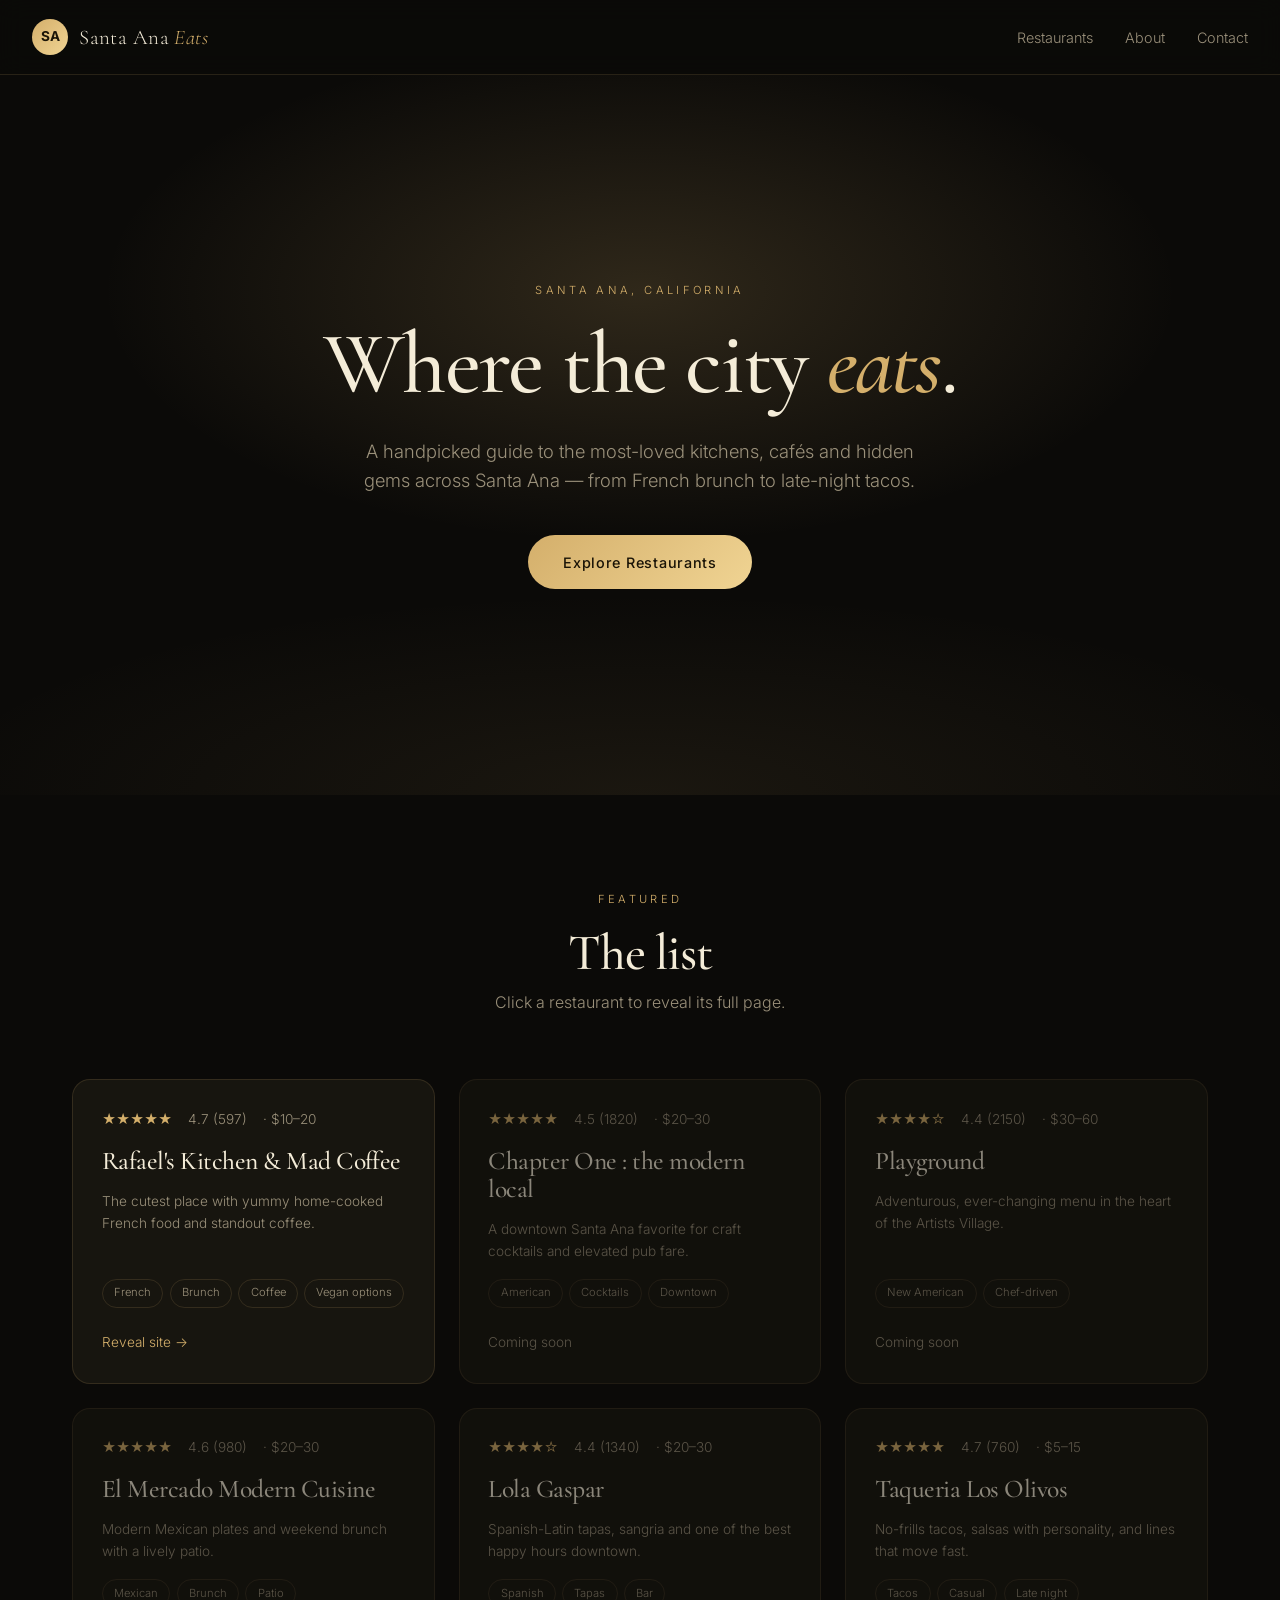
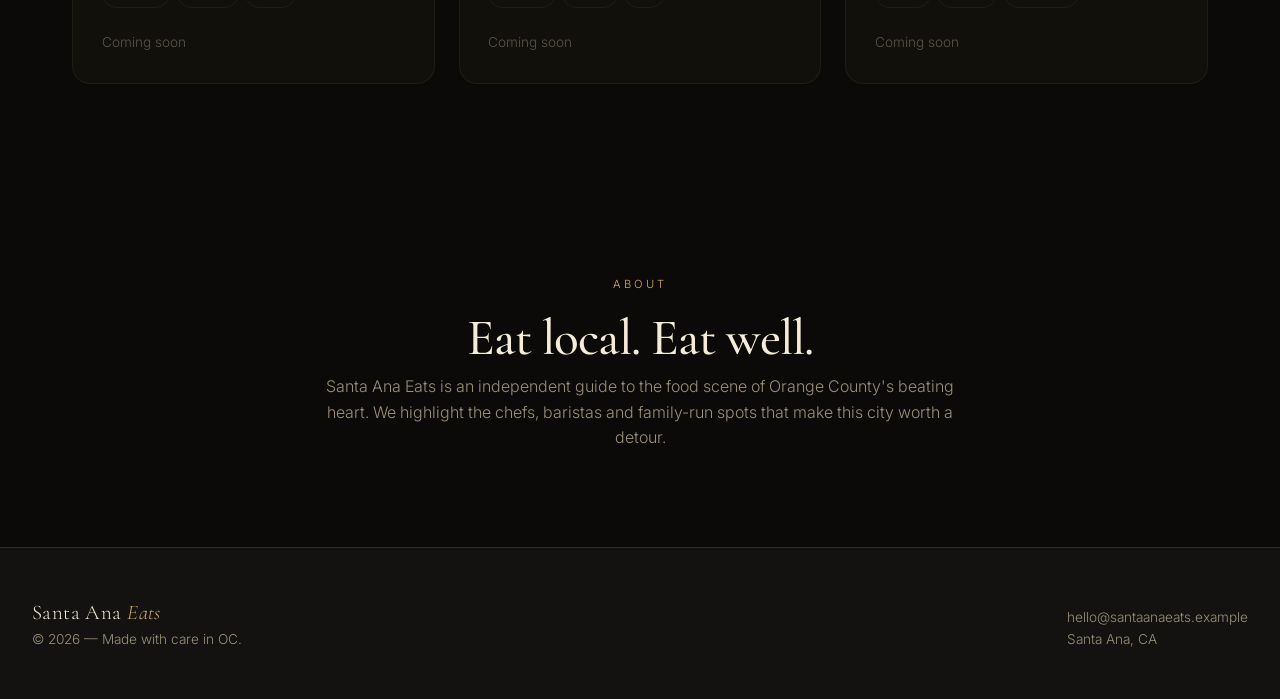
==== index.html @ c253f542 "first commit" ====
<!doctype html>
<html lang="en">
<head>
  <meta charset="UTF-8" />
  <meta name="viewport" content="width=device-width, initial-scale=1.0" />
  <title>Santa Ana Eats — Discover Local Restaurants</title>
  <meta name="description" content="A curated dark-themed guide to the best restaurants in Santa Ana, California." />
  <link rel="preconnect" href="https://fonts.googleapis.com">
  <link rel="preconnect" href="https://fonts.gstatic.com" crossorigin>
  <link href="https://fonts.googleapis.com/css2?family=Cormorant+Garamond:wght@400;500;600;700&family=Inter:wght@300;400;500;600;700&display=swap" rel="stylesheet">
  <link rel="stylesheet" href="style.css" />
  
</head>
<body>

  <!-- NAV -->
  <header class="nav">
    <a href="#" class="brand">
      <span class="brand-mark">SA</span>
      <span class="brand-name">Santa Ana <em>Eats</em></span>
    </a>
    <nav class="nav-links">
      <a href="#restaurants">Restaurants</a>
      <a href="#about">About</a>
      <a href="#contact">Contact</a>
    </nav>
  </header>

  <!-- HERO -->
  <section class="hero">
    <div class="hero-inner">
      <p class="eyebrow">Santa Ana, California</p>
      <h1>Where the city <em>eats</em>.</h1>
      <p class="lede">A handpicked guide to the most-loved kitchens, cafés and hidden gems across Santa Ana — from French brunch to late-night tacos.</p>
      <a href="#restaurants" class="btn btn-gold">Explore Restaurants</a>
    </div>
    <div class="hero-glow"></div>
  </section>

  <!-- RESTAURANTS -->
  <section id="restaurants" class="section">
    <div class="section-head">
      <p class="eyebrow">Featured</p>
      <h2>The list</h2>
      <p class="muted">Click a restaurant to reveal its full page.</p>
    </div>

    <div class="rest-grid" id="restGrid"></div>
  </section>

  <!-- ABOUT -->
  <section id="about" class="section narrow">
    <p class="eyebrow">About</p>
    <h2>Eat local. Eat well.</h2>
    <p class="muted">Santa Ana Eats is an independent guide to the food scene of Orange County's beating heart. We highlight the chefs, baristas and family-run spots that make this city worth a detour.</p>
  </section>

  <!-- FOOTER -->
  <footer id="contact" class="footer">
    <div>
      <p class="brand-name">Santa Ana <em>Eats</em></p>
      <p class="muted small">© <span id="year"></span> — Made with care in OC.</p>
    </div>
    <div class="muted small">
      hello@santaanaeats.example<br/>
      Santa Ana, CA
    </div>
  </footer>

  <!-- MODAL: contains the previously-built Rafael's site -->
  <div class="modal" id="restModal" aria-hidden="true">
    <div class="modal-backdrop" data-close></div>
    <div class="modal-shell" role="dialog" aria-modal="true">
      <button class="modal-close" data-close aria-label="Close">×</button>
      <iframe id="restFrame" title="Restaurant" src="about:blank"></iframe>
    </div>
  </div>

  <script src="script.js"></script>
</body>
</html>
---- style.css ----
:root{
  --bg:#0b0a08;
  --bg-2:#131210;
  --panel:#17150f;
  --line:rgba(212,175,107,.15);
  --text:#f4ecd8;
  --muted:#9a907a;
  --accent:#d4af6b;
  --accent-2:#f0d493;
}

*{box-sizing:border-box;margin:0;padding:0}
html{scroll-behavior:smooth}
body{
  background:var(--bg);
  color:var(--text);
  font-family:'Inter',system-ui,sans-serif;
  font-weight:300;
  line-height:1.6;
  -webkit-font-smoothing:antialiased;
  overflow-x:hidden;
}
a{color:inherit;text-decoration:none}
em{font-style:italic;color:var(--accent);font-family:'Cormorant Garamond',serif}

h1,h2,h3{font-family:'Cormorant Garamond',serif;font-weight:500;letter-spacing:-.02em;line-height:1.1}
h1{font-size:clamp(2.8rem,7vw,5.5rem)}
h2{font-size:clamp(2rem,4vw,3.2rem);margin-bottom:.5rem}
.eyebrow{text-transform:uppercase;letter-spacing:.3em;font-size:.7rem;color:var(--accent);margin-bottom:1rem}
.muted{color:var(--muted)}
.small{font-size:.85rem}

/* NAV */
.nav{
  position:sticky;top:0;z-index:50;
  display:flex;justify-content:space-between;align-items:center;
  padding:1.2rem 2rem;
  background:rgba(11,10,8,.8);
  backdrop-filter:blur(12px);
  border-bottom:1px solid var(--line);
}
.brand{display:flex;align-items:center;gap:.7rem}
.brand-mark{
  width:36px;height:36px;border-radius:50%;
  display:grid;place-items:center;
  background:linear-gradient(135deg,var(--accent),var(--accent-2));
  color:#1a1407;font-weight:700;font-size:.85rem;
}
.brand-name{font-family:'Cormorant Garamond',serif;font-size:1.3rem;letter-spacing:.02em}
.nav-links{display:flex;gap:2rem}
.nav-links a{font-size:.9rem;color:var(--muted);transition:color .2s}
.nav-links a:hover{color:var(--accent)}

/* HERO */
.hero{
  position:relative;
  min-height:80vh;
  display:grid;place-items:center;
  text-align:center;
  padding:6rem 2rem;
  overflow:hidden;
}
.hero-inner{max-width:780px;position:relative;z-index:1}
.hero h1{margin-bottom:1.5rem}
.lede{font-size:1.15rem;color:var(--muted);margin-bottom:2.5rem;max-width:580px;margin-left:auto;margin-right:auto}
.hero-glow{
  position:absolute;inset:0;
  background:
    radial-gradient(ellipse 60% 50% at 50% 30%, rgba(212,175,107,.18), transparent 70%),
    radial-gradient(ellipse 80% 40% at 50% 100%, rgba(212,175,107,.08), transparent 70%);
  pointer-events:none;
}

/* BUTTONS */
.btn{
  display:inline-block;padding:.95rem 2.2rem;
  border-radius:999px;font-weight:500;font-size:.9rem;
  letter-spacing:.05em;cursor:pointer;border:none;
  transition:transform .2s,box-shadow .2s;
}
.btn-gold{
  background:linear-gradient(135deg,var(--accent),var(--accent-2));
  color:#1a1407;
}
.btn-gold:hover{transform:translateY(-2px);box-shadow:0 12px 30px -8px rgba(212,175,107,.5)}

/* SECTIONS */
.section{padding:6rem 2rem;max-width:1200px;margin:0 auto}
.section.narrow{max-width:720px;text-align:center}
.section-head{text-align:center;margin-bottom:4rem}

/* RESTAURANT GRID */
.rest-grid{
  display:grid;
  grid-template-columns:repeat(auto-fill,minmax(300px,1fr));
  gap:1.5rem;
}
.rest-card{
  background:var(--panel);
  border:1px solid var(--line);
  border-radius:18px;
  padding:1.8rem;
  cursor:pointer;
  transition:transform .3s,border-color .3s,box-shadow .3s;
  display:flex;flex-direction:column;gap:1rem;
  position:relative;overflow:hidden;
}
.rest-card::before{
  content:"";position:absolute;inset:0;
  background:radial-gradient(circle at top right,rgba(212,175,107,.08),transparent 60%);
  opacity:0;transition:opacity .3s;
}
.rest-card:hover{
  transform:translateY(-4px);
  border-color:rgba(212,175,107,.4);
  box-shadow:0 20px 40px -20px rgba(0,0,0,.6);
}
.rest-card:hover::before{opacity:1}
.rest-card > *{position:relative;z-index:1}
.rest-card h3{font-size:1.6rem;color:var(--text)}
.rest-meta{display:flex;gap:1rem;font-size:.85rem;color:var(--muted)}
.rest-meta .star{color:var(--accent)}
.rest-tags{display:flex;flex-wrap:wrap;gap:.4rem;margin-top:auto}
.tag{
  font-size:.7rem;padding:.3rem .7rem;
  border:1px solid var(--line);border-radius:999px;
  color:var(--muted);
}
.rest-cta{
  margin-top:.5rem;font-size:.85rem;color:var(--accent);
  display:flex;align-items:center;gap:.4rem;
}
.rest-card.locked{cursor:not-allowed;opacity:.55}
.rest-card.locked .rest-cta{color:var(--muted)}

/* FOOTER */
.footer{
  border-top:1px solid var(--line);
  padding:3rem 2rem;
  display:flex;justify-content:space-between;align-items:flex-end;
  flex-wrap:wrap;gap:1.5rem;
  background:var(--bg-2);
}

/* MODAL */
.modal{
  position:fixed;inset:0;z-index:100;
  display:none;
  align-items:center;justify-content:center;
  padding:2rem;
}
.modal.open{display:flex}
.modal-backdrop{
  position:absolute;inset:0;
  background:rgba(0,0,0,.85);
  backdrop-filter:blur(8px);
}
.modal-shell{
  position:relative;
  width:100%;max-width:1200px;height:90vh;
  background:var(--bg);
  border:1px solid var(--line);
  border-radius:20px;
  overflow:hidden;
  box-shadow:0 30px 80px rgba(0,0,0,.7);
  animation:rise .35s ease;
}
@keyframes rise{from{opacity:0;transform:translateY(20px) scale(.98)}to{opacity:1;transform:none}}
.modal-close{
  position:absolute;top:14px;right:18px;z-index:2;
  width:38px;height:38px;border-radius:50%;
  background:rgba(212,175,107,.15);
  border:1px solid var(--line);
  color:var(--accent);font-size:1.5rem;line-height:1;
  cursor:pointer;transition:background .2s;
}
.modal-close:hover{background:rgba(212,175,107,.3)}
#restFrame{width:100%;height:100%;border:none;background:var(--bg)}

@media (max-width:640px){
  .nav{padding:1rem}
  .nav-links{gap:1rem}
  .section{padding:4rem 1.2rem}
  .modal{padding:0}
  .modal-shell{height:100vh;border-radius:0;border:none;max-width:100%}
}
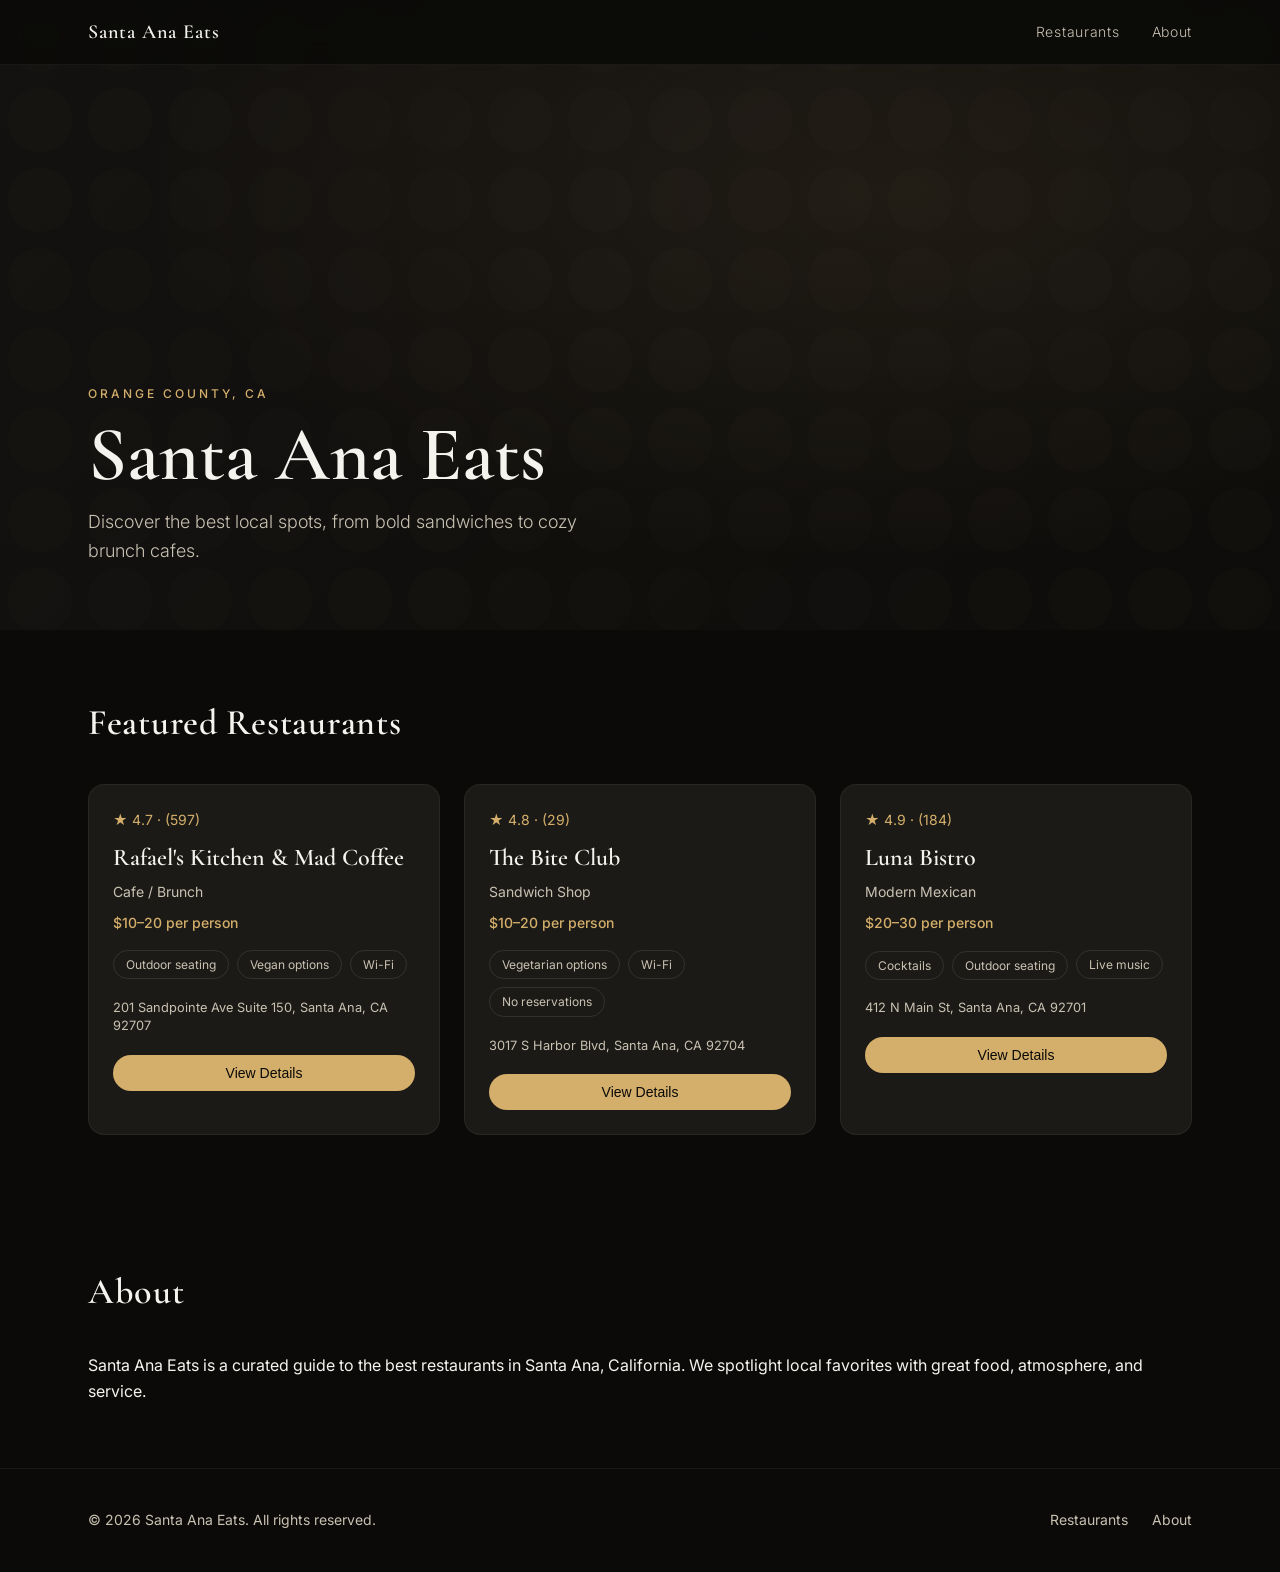
==== commit 41b9db35: "update" ====
--- a/index.html
+++ b/index.html
@@ -1,81 +1,352 @@
-<!doctype html>
+<!DOCTYPE html>
 <html lang="en">
 <head>
   <meta charset="UTF-8" />
   <meta name="viewport" content="width=device-width, initial-scale=1.0" />
-  <title>Santa Ana Eats — Discover Local Restaurants</title>
-  <meta name="description" content="A curated dark-themed guide to the best restaurants in Santa Ana, California." />
+  <title>Santa Ana Eats</title>
   <link rel="preconnect" href="https://fonts.googleapis.com">
   <link rel="preconnect" href="https://fonts.gstatic.com" crossorigin>
-  <link href="https://fonts.googleapis.com/css2?family=Cormorant+Garamond:wght@400;500;600;700&family=Inter:wght@300;400;500;600;700&display=swap" rel="stylesheet">
+  <link href="https://fonts.googleapis.com/css2?family=Cormorant+Garamond:wght@400;500;600;700&family=Inter:wght@300;400;500;600&display=swap" rel="stylesheet">
   <link rel="stylesheet" href="style.css" />
-  
 </head>
 <body>
 
-  <!-- NAV -->
-  <header class="nav">
-    <a href="#" class="brand">
-      <span class="brand-mark">SA</span>
-      <span class="brand-name">Santa Ana <em>Eats</em></span>
-    </a>
-    <nav class="nav-links">
-      <a href="#restaurants">Restaurants</a>
-      <a href="#about">About</a>
-      <a href="#contact">Contact</a>
-    </nav>
+  <!-- Nav -->
+  <nav id="mainNav">
+    <div class="nav-inner">
+      <a href="#" class="logo" onclick="showDirectory(); return false;">Santa Ana Eats</a>
+      <div class="nav-links">
+        <a href="#restaurants" onclick="showDirectory(); return false;">Restaurants</a>
+        <a href="#about">About</a>
+      </div>
+    </div>
+  </nav>
+
+ 
+  <header class="hero" id="dirHero">
+    <div class="hero-overlay"></div>
+    <div class="hero-content">
+      <p class="hero-label">Orange County, CA</p>
+      <h1>Santa Ana Eats</h1>
+      <p class="hero-sub">Discover the best local spots, from bold sandwiches to cozy brunch cafes.</p>
+    </div>
   </header>
 
-  <!-- HERO -->
-  <section class="hero">
-    <div class="hero-inner">
-      <p class="eyebrow">Santa Ana, California</p>
-      <h1>Where the city <em>eats</em>.</h1>
-      <p class="lede">A handpicked guide to the most-loved kitchens, cafés and hidden gems across Santa Ana — from French brunch to late-night tacos.</p>
-      <a href="#restaurants" class="btn btn-gold">Explore Restaurants</a>
-    </div>
-    <div class="hero-glow"></div>
+ 
+  <section id="restaurants" class="section">
+    <div class="container">
+      <h2 class="section-title">Featured Restaurants</h2>
+      <div class="restaurant-grid" id="restaurantGrid"></div>
+    </div>
   </section>
 
-  <!-- RESTAURANTS -->
-  <section id="restaurants" class="section">
-    <div class="section-head">
-      <p class="eyebrow">Featured</p>
-      <h2>The list</h2>
-      <p class="muted">Click a restaurant to reveal its full page.</p>
-    </div>
-
-    <div class="rest-grid" id="restGrid"></div>
+  <!-- About -->
+  <section id="about" class="section">
+    <div class="container">
+      <h2 class="section-title">About</h2>
+      <p class="bc-text">Santa Ana Eats is a curated guide to the best restaurants in Santa Ana, California. We spotlight local favorites with great food, atmosphere, and service.</p>
+    </div>
   </section>
 
-  <!-- ABOUT -->
-  <section id="about" class="section narrow">
-    <p class="eyebrow">About</p>
-    <h2>Eat local. Eat well.</h2>
-    <p class="muted">Santa Ana Eats is an independent guide to the food scene of Orange County's beating heart. We highlight the chefs, baristas and family-run spots that make this city worth a detour.</p>
+  <!-- ===== RAFAEL'S KITCHEN DETAIL ===== -->
+  <section id="rafaelsSection" class="section detail-section hidden">
+    <div class="container">
+      <button class="back-btn" onclick="showDirectory()">&larr; Back to all restaurants</button>
+
+      <div class="detail-hero rafaels-hero">
+        <div class="detail-hero-bg"></div>
+        <div class="detail-hero-content">
+          <p class="detail-label">Santa Ana, CA</p>
+          <h1 class="detail-title">Rafael's Kitchen & Mad Coffee</h1>
+          <div class="detail-meta">
+            <span class="detail-stars">&#9733; 4.7</span>
+            <span class="detail-divider">|</span>
+            <span>(597)</span>
+            <span class="detail-divider">|</span>
+            <span>$10–20</span>
+            <span class="detail-divider">|</span>
+            <span>Restaurant</span>
+          </div>
+          <div class="detail-tags">
+            <span class="tag">Outdoor seating</span>
+            <span class="tag">Vegan options</span>
+            <span class="tag">Wi-Fi</span>
+          </div>
+          <div class="detail-actions">
+            <button class="btn-primary" onclick="openModal('rafaels')">View Menu</button>
+            <a href="tel:7148844559" class="btn-outline">Call</a>
+            <a href="https://www.google.com/maps/search/?api=1&query=201+Sandpointe+Ave+Suite+150+Santa+Ana+CA+92707" target="_blank" class="btn-outline">Directions</a>
+          </div>
+        </div>
+      </div>
+
+      <div class="detail-overview">
+        <div class="detail-overview-grid">
+          <div>
+            <h2 class="detail-section-title">Overview</h2>
+            <p class="detail-text">Relaxed cafe featuring breakfast pastries, brunch dishes, and sandwiches. People say this restaurant offers delicious and fresh food, including breakfast burritos, pizza, and unique lattes like the tiramisu and churro. Visitors appreciate the friendly, attentive staff and the convenient validated parking.</p>
+            <div class="detail-features">
+              <div class="detail-feature"><span>&#9200;</span> Open · Closes 9 PM</div>
+              <div class="detail-feature"><span>&#127807;</span> Vegan options</div>
+              <div class="detail-feature"><span>&#128246;</span> Wi-Fi</div>
+              <div class="detail-feature"><span>&#127796;</span> Outdoor seating</div>
+            </div>
+          </div>
+          <div class="detail-review-card">
+            <h3>Google Review Summary</h3>
+            <div class="detail-review-stars">&#9733;&#9733;&#9733;&#9733;&#9733; <span class="detail-score">4.7</span> <span class="detail-count">(597 reviews)</span></div>
+            <p class="detail-text">People say this restaurant offers delicious and fresh food, including breakfast burritos, pizza, and unique lattes. They also highlight the welcoming and relaxed atmosphere, especially on the dog-friendly outdoor patio.</p>
+          </div>
+        </div>
+      </div>
+
+      <div class="detail-menu">
+        <h2 class="detail-section-title">Menu</h2>
+        <p class="detail-menu-site">toasttab.com</p>
+        <div class="menu-filters" id="rafaelsMenuFilters"></div>
+        <div class="menu-grid" id="rafaelsMenuGrid"></div>
+        <a href="https://www.toasttab.com" target="_blank" class="detail-external-link">View full menu on Toast &#8599;</a>
+      </div>
+
+      <div class="detail-reviews">
+        <h2 class="detail-section-title">Reviews</h2>
+        <div class="reviews-grid" id="rafaelsReviewsGrid"></div>
+      </div>
+
+      <div class="detail-visit">
+        <h2 class="detail-section-title">Visit Us</h2>
+        <div class="visit-grid">
+          <div class="visit-card">
+            <div class="visit-icon">&#128205;</div>
+            <h3>Address</h3>
+            <p>201 Sandpointe Ave Suite 150<br>Santa Ana, CA 92707</p>
+            <a href="https://www.google.com/maps/search/?api=1&query=201+Sandpointe+Ave+Suite+150+Santa+Ana+CA+92707" target="_blank">Get directions &#8599;</a>
+          </div>
+          <div class="visit-card">
+            <div class="visit-icon">&#128222;</div>
+            <h3>Phone</h3>
+            <a href="tel:7148844559">(714) 884-4559</a>
+          </div>
+          <div class="visit-card">
+            <div class="visit-icon">&#9200;</div>
+            <h3>Hours</h3>
+            <p>Open · Closes 9 PM</p>
+            <span class="visit-note">Check daily hours on Google</span>
+          </div>
+        </div>
+        <a href="https://www.google.com/maps/search/?api=1&query=201+Sandpointe+Ave+Suite+150+Santa+Ana+CA+92707" target="_blank" class="detail-map-link">
+          <span>&#128205;</span> Open in Google Maps
+        </a>
+      </div>
+    </div>
   </section>
 
-  <!-- FOOTER -->
-  <footer id="contact" class="footer">
-    <div>
-      <p class="brand-name">Santa Ana <em>Eats</em></p>
-      <p class="muted small">© <span id="year"></span> — Made with care in OC.</p>
-    </div>
-    <div class="muted small">
-      hello@santaanaeats.example<br/>
-      Santa Ana, CA
+  <!-- ===== THE BITE CLUB DETAIL ===== -->
+  <section id="biteSection" class="section detail-section hidden">
+    <div class="container">
+      <button class="back-btn" onclick="showDirectory()">&larr; Back to all restaurants</button>
+
+      <div class="detail-hero bite-hero">
+        <div class="detail-hero-bg"></div>
+        <div class="detail-hero-content">
+          <p class="detail-label">Santa Ana, CA</p>
+          <h1 class="detail-title">The Bite Club</h1>
+          <div class="detail-meta">
+            <span class="detail-stars">&#9733; 4.8</span>
+            <span class="detail-divider">|</span>
+            <span>(29)</span>
+            <span class="detail-divider">|</span>
+            <span>$10–20</span>
+            <span class="detail-divider">|</span>
+            <span>Restaurant</span>
+          </div>
+          <div class="detail-tags">
+            <span class="tag">Vegetarian options</span>
+            <span class="tag">Wi-Fi</span>
+            <span class="tag">No reservations</span>
+          </div>
+          <div class="detail-actions">
+            <button class="btn-primary" onclick="openModal('bite')">View Menu</button>
+            <a href="tel:6572670307" class="btn-outline">Call</a>
+            <a href="https://www.google.com/maps/search/?api=1&query=3017+S+Harbor+Blvd+Santa+Ana+CA+92704" target="_blank" class="btn-outline">Directions</a>
+          </div>
+        </div>
+      </div>
+
+      <div class="detail-overview">
+        <div class="detail-overview-grid">
+          <div>
+            <h2 class="detail-section-title">Overview</h2>
+            <p class="detail-text">A fun, welcoming neighborhood spot in Santa Ana serving unique and tasty sandwiches with reasonable prices. Guests rave about the spotless restrooms, friendly attentive staff, and the charming wall and logo design.</p>
+            <div class="detail-features">
+              <div class="detail-feature"><span>&#9200;</span> Open · Closes 2 PM</div>
+              <div class="detail-feature"><span>&#127807;</span> Vegetarian options</div>
+              <div class="detail-feature"><span>&#128246;</span> Wi-Fi</div>
+            </div>
+          </div>
+          <div class="detail-review-card">
+            <h3>Google Review Summary</h3>
+            <div class="detail-review-stars">&#9733;&#9733;&#9733;&#9733;&#9733; <span class="detail-score">4.8</span> <span class="detail-count">(29 reviews)</span></div>
+            <p class="detail-text">Diners love the unique and tasty sandwiches, including the chorizo and eggs "Brawler" and the bulgogi kimchi "Enforcer." They also highlight the reasonable prices and the fun, welcoming atmosphere.</p>
+          </div>
+        </div>
+      </div>
+
+      <div class="detail-menu">
+        <h2 class="detail-section-title">Menu</h2>
+        <p class="detail-menu-site">thebiteclubsa.square.site</p>
+        <div class="menu-filters" id="biteMenuFilters"></div>
+        <div class="menu-grid" id="biteMenuGrid"></div>
+        <a href="https://thebiteclubsa.square.site" target="_blank" class="detail-external-link">View full menu on Square &#8599;</a>
+      </div>
+
+      <div class="detail-reviews">
+        <h2 class="detail-section-title">Reviews</h2>
+        <div class="reviews-grid" id="biteReviewsGrid"></div>
+      </div>
+
+      <div class="detail-visit">
+        <h2 class="detail-section-title">Visit Us</h2>
+        <div class="visit-grid">
+          <div class="visit-card">
+            <div class="visit-icon">&#128205;</div>
+            <h3>Address</h3>
+            <p>3017 S Harbor Blvd<br>Santa Ana, CA 92704</p>
+            <a href="https://www.google.com/maps/search/?api=1&query=3017+S+Harbor+Blvd+Santa+Ana+CA+92704" target="_blank">Get directions &#8599;</a>
+          </div>
+          <div class="visit-card">
+            <div class="visit-icon">&#128222;</div>
+            <h3>Phone</h3>
+            <a href="tel:6572670307">(657) 267-0307</a>
+          </div>
+          <div class="visit-card">
+            <div class="visit-icon">&#9200;</div>
+            <h3>Hours</h3>
+            <p>Open · Closes 2 PM</p>
+            <span class="visit-note">Check daily hours on Google</span>
+          </div>
+        </div>
+        <a href="https://www.google.com/maps/search/?api=1&query=3017+S+Harbor+Blvd+Santa+Ana+CA+92704" target="_blank" class="detail-map-link">
+          <span>&#128205;</span> Open in Google Maps
+        </a>
+      </div>
+    </div>
+  </section>
+
+  <section id="lunaSection" class="section detail-section hidden">
+<div class="container">
+
+<button class="back-btn" onclick="showDirectory()">&larr; Back to all restaurants</button>
+
+<div class="detail-hero">
+<div class="detail-hero-bg"></div>
+
+<div class="detail-hero-content">
+<p class="detail-label">Santa Ana, CA</p>
+
+<h1 class="detail-title">Luna Bistro</h1>
+
+<div class="detail-meta">
+<span class="detail-stars">&#9733; 4.9</span>
+<span class="detail-divider">|</span>
+<span>(184)</span>
+<span class="detail-divider">|</span>
+<span>$20–30</span>
+<span class="detail-divider">|</span>
+<span>Modern Mexican</span>
+</div>
+
+<div class="detail-tags">
+<span class="tag">Cocktails</span>
+<span class="tag">Outdoor seating</span>
+<span class="tag">Live music</span>
+</div>
+
+<div class="detail-actions">
+<button class="btn-primary" onclick="openModal('luna')">View Menu</button>
+
+<a href="tel:7145551122" class="btn-outline">Call</a>
+
+<a href="https://www.google.com/maps/search/?api=1&query=412+N+Main+St+Santa+Ana+CA+92701" target="_blank" class="btn-outline">Directions</a>
+</div>
+</div>
+</div>
+
+<div class="detail-overview">
+<div class="detail-overview-grid">
+
+<div>
+<h2 class="detail-section-title">Overview</h2>
+
+<p class="detail-text">
+Luna Bistro combines modern Mexican flavors with a stylish atmosphere in downtown Santa Ana. Guests love the handcrafted cocktails, live music nights, and flavorful tacos.
+</p>
+
+<div class="detail-features">
+<div class="detail-feature"><span>&#9200;</span> Open · Closes 11 PM</div>
+<div class="detail-feature"><span>&#127864;</span> Cocktails</div>
+<div class="detail-feature"><span>&#127925;</span> Live music</div>
+<div class="detail-feature"><span>&#127796;</span> Outdoor seating</div>
+</div>
+</div>
+
+<div class="detail-review-card">
+<h3>Google Review Summary</h3>
+
+<div class="detail-review-stars">
+&#9733;&#9733;&#9733;&#9733;&#9733;
+<span class="detail-score">4.9</span>
+<span class="detail-count">(184 reviews)</span>
+</div>
+
+<p class="detail-text">
+Customers praise the birria tacos, energetic atmosphere, and unique drinks like the horchata espresso martini.
+</p>
+</div>
+
+</div>
+</div>
+
+<div class="detail-menu">
+<h2 class="detail-section-title">Menu</h2>
+
+<div class="menu-filters" id="lunaMenuFilters"></div>
+
+<div class="menu-grid" id="lunaMenuGrid"></div>
+</div>
+
+<div class="detail-reviews">
+<h2 class="detail-section-title">Reviews</h2>
+
+<div class="reviews-grid" id="lunaReviewsGrid"></div>
+</div>
+
+</div>
+</section>
+  <!-- Footer -->
+  <footer class="footer" id="mainFooter">
+    <div class="container footer-inner">
+      <p>&copy; <span id="year"></span> Santa Ana Eats. All rights reserved.</p>
+      <div class="footer-links">
+        <a href="#restaurants" onclick="showDirectory(); return false;">Restaurants</a>
+        <a href="#about">About</a>
+      </div>
     </div>
   </footer>
 
-  <!-- MODAL: contains the previously-built Rafael's site -->
-  <div class="modal" id="restModal" aria-hidden="true">
-    <div class="modal-backdrop" data-close></div>
-    <div class="modal-shell" role="dialog" aria-modal="true">
-      <button class="modal-close" data-close aria-label="Close">×</button>
-      <iframe id="restFrame" title="Restaurant" src="about:blank"></iframe>
+  <!-- Menu Modal -->
+  <div class="modal-overlay hidden" id="menuModal" onclick="closeModal(event)">
+    <div class="modal" onclick="event.stopPropagation()">
+      <div class="modal-header">
+        <h3 id="modalTitle">Full Menu</h3>
+        <button class="modal-close" onclick="closeModal()">&times;</button>
+      </div>
+      <p class="modal-note">For the most up-to-date menu, visit our ordering site.</p>
+      <div class="modal-list" id="modalMenuList"></div>
+      <a href="#" target="_blank" class="btn-primary modal-btn" id="modalOrderBtn">Order Online</a>
     </div>
   </div>
 
   <script src="script.js"></script>
 </body>
-</html>
+</html>
--- a/style.css
+++ b/style.css
@@ -1,187 +1,267 @@
-:root{
-  --bg:#0b0a08;
-  --bg-2:#131210;
-  --panel:#17150f;
-  --line:rgba(212,175,107,.15);
-  --text:#f4ecd8;
-  --muted:#9a907a;
-  --accent:#d4af6b;
-  --accent-2:#f0d493;
-}
-
-*{box-sizing:border-box;margin:0;padding:0}
-html{scroll-behavior:smooth}
-body{
-  background:var(--bg);
-  color:var(--text);
-  font-family:'Inter',system-ui,sans-serif;
-  font-weight:300;
-  line-height:1.6;
-  -webkit-font-smoothing:antialiased;
-  overflow-x:hidden;
-}
-a{color:inherit;text-decoration:none}
-em{font-style:italic;color:var(--accent);font-family:'Cormorant Garamond',serif}
-
-h1,h2,h3{font-family:'Cormorant Garamond',serif;font-weight:500;letter-spacing:-.02em;line-height:1.1}
-h1{font-size:clamp(2.8rem,7vw,5.5rem)}
-h2{font-size:clamp(2rem,4vw,3.2rem);margin-bottom:.5rem}
-.eyebrow{text-transform:uppercase;letter-spacing:.3em;font-size:.7rem;color:var(--accent);margin-bottom:1rem}
-.muted{color:var(--muted)}
-.small{font-size:.85rem}
-
-/* NAV */
-.nav{
-  position:sticky;top:0;z-index:50;
-  display:flex;justify-content:space-between;align-items:center;
-  padding:1.2rem 2rem;
-  background:rgba(11,10,8,.8);
-  backdrop-filter:blur(12px);
-  border-bottom:1px solid var(--line);
-}
-.brand{display:flex;align-items:center;gap:.7rem}
-.brand-mark{
-  width:36px;height:36px;border-radius:50%;
-  display:grid;place-items:center;
-  background:linear-gradient(135deg,var(--accent),var(--accent-2));
-  color:#1a1407;font-weight:700;font-size:.85rem;
-}
-.brand-name{font-family:'Cormorant Garamond',serif;font-size:1.3rem;letter-spacing:.02em}
-.nav-links{display:flex;gap:2rem}
-.nav-links a{font-size:.9rem;color:var(--muted);transition:color .2s}
-.nav-links a:hover{color:var(--accent)}
-
-/* HERO */
-.hero{
-  position:relative;
-  min-height:80vh;
-  display:grid;place-items:center;
-  text-align:center;
-  padding:6rem 2rem;
-  overflow:hidden;
-}
-.hero-inner{max-width:780px;position:relative;z-index:1}
-.hero h1{margin-bottom:1.5rem}
-.lede{font-size:1.15rem;color:var(--muted);margin-bottom:2.5rem;max-width:580px;margin-left:auto;margin-right:auto}
-.hero-glow{
-  position:absolute;inset:0;
-  background:
-    radial-gradient(ellipse 60% 50% at 50% 30%, rgba(212,175,107,.18), transparent 70%),
-    radial-gradient(ellipse 80% 40% at 50% 100%, rgba(212,175,107,.08), transparent 70%);
-  pointer-events:none;
-}
-
-/* BUTTONS */
-.btn{
-  display:inline-block;padding:.95rem 2.2rem;
-  border-radius:999px;font-weight:500;font-size:.9rem;
-  letter-spacing:.05em;cursor:pointer;border:none;
-  transition:transform .2s,box-shadow .2s;
-}
-.btn-gold{
-  background:linear-gradient(135deg,var(--accent),var(--accent-2));
-  color:#1a1407;
-}
-.btn-gold:hover{transform:translateY(-2px);box-shadow:0 12px 30px -8px rgba(212,175,107,.5)}
-
-/* SECTIONS */
-.section{padding:6rem 2rem;max-width:1200px;margin:0 auto}
-.section.narrow{max-width:720px;text-align:center}
-.section-head{text-align:center;margin-bottom:4rem}
-
-/* RESTAURANT GRID */
-.rest-grid{
-  display:grid;
-  grid-template-columns:repeat(auto-fill,minmax(300px,1fr));
-  gap:1.5rem;
-}
-.rest-card{
-  background:var(--panel);
-  border:1px solid var(--line);
-  border-radius:18px;
-  padding:1.8rem;
-  cursor:pointer;
-  transition:transform .3s,border-color .3s,box-shadow .3s;
-  display:flex;flex-direction:column;gap:1rem;
-  position:relative;overflow:hidden;
-}
-.rest-card::before{
-  content:"";position:absolute;inset:0;
-  background:radial-gradient(circle at top right,rgba(212,175,107,.08),transparent 60%);
-  opacity:0;transition:opacity .3s;
-}
-.rest-card:hover{
-  transform:translateY(-4px);
-  border-color:rgba(212,175,107,.4);
-  box-shadow:0 20px 40px -20px rgba(0,0,0,.6);
-}
-.rest-card:hover::before{opacity:1}
-.rest-card > *{position:relative;z-index:1}
-.rest-card h3{font-size:1.6rem;color:var(--text)}
-.rest-meta{display:flex;gap:1rem;font-size:.85rem;color:var(--muted)}
-.rest-meta .star{color:var(--accent)}
-.rest-tags{display:flex;flex-wrap:wrap;gap:.4rem;margin-top:auto}
-.tag{
-  font-size:.7rem;padding:.3rem .7rem;
-  border:1px solid var(--line);border-radius:999px;
-  color:var(--muted);
-}
-.rest-cta{
-  margin-top:.5rem;font-size:.85rem;color:var(--accent);
-  display:flex;align-items:center;gap:.4rem;
-}
-.rest-card.locked{cursor:not-allowed;opacity:.55}
-.rest-card.locked .rest-cta{color:var(--muted)}
-
-/* FOOTER */
-.footer{
-  border-top:1px solid var(--line);
-  padding:3rem 2rem;
-  display:flex;justify-content:space-between;align-items:flex-end;
-  flex-wrap:wrap;gap:1.5rem;
-  background:var(--bg-2);
-}
-
-/* MODAL */
-.modal{
-  position:fixed;inset:0;z-index:100;
-  display:none;
-  align-items:center;justify-content:center;
-  padding:2rem;
-}
-.modal.open{display:flex}
-.modal-backdrop{
-  position:absolute;inset:0;
-  background:rgba(0,0,0,.85);
-  backdrop-filter:blur(8px);
-}
-.modal-shell{
-  position:relative;
-  width:100%;max-width:1200px;height:90vh;
-  background:var(--bg);
-  border:1px solid var(--line);
-  border-radius:20px;
-  overflow:hidden;
-  box-shadow:0 30px 80px rgba(0,0,0,.7);
-  animation:rise .35s ease;
-}
-@keyframes rise{from{opacity:0;transform:translateY(20px) scale(.98)}to{opacity:1;transform:none}}
-.modal-close{
-  position:absolute;top:14px;right:18px;z-index:2;
-  width:38px;height:38px;border-radius:50%;
-  background:rgba(212,175,107,.15);
-  border:1px solid var(--line);
-  color:var(--accent);font-size:1.5rem;line-height:1;
-  cursor:pointer;transition:background .2s;
-}
-.modal-close:hover{background:rgba(212,175,107,.3)}
-#restFrame{width:100%;height:100%;border:none;background:var(--bg)}
-
-@media (max-width:640px){
-  .nav{padding:1rem}
-  .nav-links{gap:1rem}
-  .section{padding:4rem 1.2rem}
-  .modal{padding:0}
-  .modal-shell{height:100vh;border-radius:0;border:none;max-width:100%}
-}
-
+/* ─── Theme ─── */
+:root {
+  --bg: #0b0a08;
+  --bg-light: #141210;
+  --bg-surface: #1c1a16;
+  --gold: #d4af6b;
+  --gold-light: #e8cc94;
+  --gold-dark: #b08d4b;
+  --cream: #f5f3ee;
+  --cream-muted: #c9c2b3;
+  --border: rgba(255,255,255,0.06);
+}
+
+* { box-sizing: border-box; margin: 0; padding: 0; }
+
+body {
+  font-family: 'Inter', ui-sans-serif, system-ui, sans-serif;
+  background: var(--bg);
+  color: var(--cream);
+  line-height: 1.6;
+}
+
+h1, h2, h3, h4 { font-family: 'Cormorant Garamond', ui-serif, Georgia, serif; font-weight: 600; }
+
+.container { max-width: 72rem; margin: 0 auto; padding: 0 1.5rem; }
+
+.hidden { display: none !important; }
+
+/* ─── Nav ─── */
+#mainNav {
+  position: fixed; top: 0; left: 0; right: 0; z-index: 50;
+  background: rgba(11,10,8,0.9); backdrop-filter: blur(12px);
+  border-bottom: 1px solid var(--border);
+}
+.nav-inner {
+  max-width: 72rem; margin: 0 auto; padding: 1rem 1.5rem;
+  display: flex; align-items: center; justify-content: space-between;
+}
+.logo {
+  font-family: 'Cormorant Garamond', serif; font-size: 1.25rem;
+  font-weight: 600; color: var(--cream); text-decoration: none; letter-spacing: 0.05em;
+}
+.nav-links { display: flex; gap: 2rem; }
+.nav-links a {
+  color: var(--cream-muted); text-decoration: none; font-size: 0.875rem;
+  font-weight: 300; letter-spacing: 0.05em; transition: color 0.2s;
+}
+.nav-links a:hover { color: var(--gold); }
+
+/* ─── Hero ─── */
+.hero {
+  position: relative; min-height: 70vh; display: flex; align-items: flex-end;
+  padding-bottom: 4rem; background: linear-gradient(135deg, #141210 0%, #0b0a08 100%);
+  overflow: hidden;
+}
+.hero::before {
+  content: ''; position: absolute; inset: 0;
+  background: url('data:image/svg+xml,<svg xmlns="http://www.w3.org/2000/svg" width="100" height="100"><rect fill="%23141210" width="100" height="100"/><circle fill="%231c1a16" cx="50" cy="50" r="40"/></svg>');
+  background-size: 80px 80px; opacity: 0.3;
+}
+.hero-overlay {
+  position: absolute; inset: 0;
+  background: radial-gradient(ellipse at 70% 30%, rgba(212,175,107,0.08) 0%, transparent 60%);
+}
+.hero-content { position: relative; z-index: 2; max-width: 72rem; margin: 0 auto; padding: 0 1.5rem; width: 100%; }
+.hero-label { color: var(--gold); font-size: 0.75rem; font-weight: 500; letter-spacing: 0.25em; text-transform: uppercase; margin-bottom: 1rem; }
+.hero h1 { font-size: clamp(3rem, 6vw, 5rem); line-height: 0.95; margin-bottom: 1rem; }
+.hero-sub { color: var(--cream-muted); font-size: 1.125rem; max-width: 500px; font-weight: 300; }
+
+/* ─── Section ─── */
+.section { padding: 4rem 0; }
+.section-title {
+  font-size: clamp(1.75rem, 3vw, 2.25rem); margin-bottom: 2rem;
+  color: var(--cream); letter-spacing: 0.02em;
+}
+
+/* ─── Restaurant Grid ─── */
+.restaurant-grid { display: grid; grid-template-columns: repeat(auto-fill, minmax(300px, 1fr)); gap: 1.5rem; }
+
+.restaurant-card {
+  background: var(--bg-surface); border: 1px solid var(--border); border-radius: 1rem;
+  padding: 1.5rem; transition: border-color 0.3s, transform 0.3s; cursor: pointer;
+}
+.restaurant-card:hover { border-color: rgba(212,175,107,0.3); transform: translateY(-4px); }
+.restaurant-card .card-rating { color: var(--gold); font-size: 0.875rem; margin-bottom: 0.5rem; }
+.restaurant-card h3 { font-size: 1.5rem; margin-bottom: 0.25rem; color: var(--cream); }
+.restaurant-card .card-type { color: var(--cream-muted); font-size: 0.875rem; margin-bottom: 0.5rem; }
+.restaurant-card .card-price { color: var(--gold); font-size: 0.875rem; font-weight: 500; margin-bottom: 1rem; }
+.restaurant-card .card-tags { display: flex; flex-wrap: wrap; gap: 0.5rem; margin-bottom: 1.25rem; }
+.restaurant-card .card-tags span {
+  font-size: 0.75rem; padding: 0.25rem 0.75rem; border: 1px solid rgba(255,255,255,0.1);
+  border-radius: 999px; color: var(--cream-muted);
+}
+.restaurant-card .card-address {
+  color: var(--cream-muted); font-size: 0.8rem; margin-bottom: 1.25rem; line-height: 1.4;
+}
+.restaurant-card .reveal-btn {
+  width: 100%; padding: 0.625rem 0; background: var(--gold); color: var(--bg);
+  border: none; border-radius: 999px; font-weight: 500; font-size: 0.875rem;
+  cursor: pointer; transition: background 0.2s;
+}
+.restaurant-card .reveal-btn:hover { background: var(--gold-light); }
+
+/* ─── Detail Section ─── */
+.detail-section { padding: 2rem 0 4rem; background: var(--bg); }
+.back-btn {
+  background: transparent; border: 1px solid rgba(255,255,255,0.15); color: var(--cream);
+  padding: 0.5rem 1.25rem; border-radius: 999px; cursor: pointer; font-size: 0.875rem;
+  margin-bottom: 2rem; transition: background 0.2s;
+}
+.back-btn:hover { background: rgba(255,255,255,0.05); }
+
+/* ─── Detail Hero ─── */
+.detail-hero {
+  position: relative; min-height: 60vh; display: flex; align-items: flex-end;
+  padding: 3rem 0; margin-bottom: 3rem; border-radius: 1.5rem; overflow: hidden;
+}
+.detail-hero-bg {
+  position: absolute; inset: 0;
+  background: linear-gradient(135deg, #1c1a16 0%, #0b0a08 60%, #141210 100%);
+}
+.detail-hero-bg::after {
+  content: ''; position: absolute; inset: 0;
+  background: radial-gradient(ellipse at 60% 20%, rgba(212,175,107,0.1) 0%, transparent 55%);
+}
+.detail-hero-content { position: relative; z-index: 2; }
+.detail-label { color: var(--gold); font-size: 0.75rem; font-weight: 500; letter-spacing: 0.25em; text-transform: uppercase; margin-bottom: 0.75rem; }
+.detail-title { font-size: clamp(2.5rem, 5vw, 4.5rem); line-height: 0.95; margin-bottom: 1rem; }
+.detail-meta { display: flex; align-items: center; gap: 0.5rem; color: var(--cream-muted); font-size: 0.875rem; margin-bottom: 1.25rem; flex-wrap: wrap; }
+.detail-stars { color: var(--gold); font-weight: 500; }
+.detail-divider { color: rgba(255,255,255,0.15); }
+.detail-tags { display: flex; gap: 0.5rem; margin-bottom: 1.5rem; flex-wrap: wrap; }
+.tag {
+  font-size: 0.75rem; padding: 0.35rem 0.9rem; border: 1px solid rgba(255,255,255,0.1);
+  border-radius: 999px; color: var(--cream-muted);
+}
+.detail-actions { display: flex; gap: 0.75rem; flex-wrap: wrap; }
+.btn-primary {
+  padding: 0.75rem 1.5rem; background: var(--gold); color: var(--bg);
+  border-radius: 999px; text-decoration: none; font-weight: 500; font-size: 0.875rem;
+  border: none; cursor: pointer; display: inline-block; transition: background 0.2s;
+}
+.btn-primary:hover { background: var(--gold-light); }
+.btn-outline {
+  padding: 0.75rem 1.5rem; border: 1px solid rgba(255,255,255,0.2); color: var(--cream);
+  border-radius: 999px; text-decoration: none; font-size: 0.875rem;
+  display: inline-block; transition: background 0.2s;
+}
+.btn-outline:hover { background: rgba(255,255,255,0.05); }
+
+/* ─── Overview ─── */
+.detail-overview { margin-bottom: 3rem; }
+.detail-overview-grid { display: grid; grid-template-columns: 1fr; gap: 2rem; }
+@media (min-width: 768px) { .detail-overview-grid { grid-template-columns: 1fr 1fr; } }
+
+.detail-section-title { font-size: 1.75rem; margin-bottom: 1.25rem; color: var(--cream); }
+.detail-text { color: var(--cream-muted); line-height: 1.7; margin-bottom: 1.25rem; }
+.detail-features { display: flex; gap: 1.5rem; flex-wrap: wrap; }
+.detail-feature { display: flex; align-items: center; gap: 0.5rem; color: var(--cream-muted); font-size: 0.875rem; }
+.detail-feature span { font-size: 1rem; }
+
+.detail-review-card {
+  background: var(--bg-surface); border: 1px solid var(--border); border-radius: 1rem; padding: 1.5rem;
+}
+.detail-review-card h3 { font-size: 1.25rem; margin-bottom: 1rem; }
+.detail-review-stars { color: var(--gold); margin-bottom: 1rem; font-size: 1rem; }
+.detail-score { font-size: 1.5rem; font-weight: 600; color: var(--cream); margin-left: 0.5rem; }
+.detail-count { color: var(--cream-muted); font-size: 0.875rem; }
+
+/* ─── Menu ─── */
+.detail-menu { background: var(--bg-light); border-radius: 1.5rem; padding: 2.5rem 2rem; margin-bottom: 3rem; }
+.detail-menu-site { color: var(--cream-muted); margin-bottom: 1.5rem; font-size: 0.875rem; }
+.menu-filters { display: flex; gap: 0.5rem; margin-bottom: 2rem; flex-wrap: wrap; }
+.menu-filter {
+  padding: 0.5rem 1rem; border-radius: 999px; border: 1px solid rgba(255,255,255,0.1);
+  background: transparent; color: var(--cream-muted); font-size: 0.875rem; cursor: pointer;
+  transition: all 0.2s;
+}
+.menu-filter.active { background: var(--gold); color: var(--bg); border-color: var(--gold); }
+.menu-filter:hover:not(.active) { border-color: rgba(255,255,255,0.3); }
+.menu-grid { display: grid; grid-template-columns: 1fr; gap: 1rem; }
+@media (min-width: 640px) { .menu-grid { grid-template-columns: repeat(2, 1fr); } }
+@media (min-width: 1024px) { .menu-grid { grid-template-columns: repeat(3, 1fr); } }
+
+.menu-item {
+  background: var(--bg-surface); border: 1px solid var(--border); border-radius: 0.75rem;
+  padding: 1.25rem; transition: border-color 0.3s;
+}
+.menu-item:hover { border-color: rgba(212,175,107,0.3); }
+.menu-item h4 { font-size: 1.125rem; margin-bottom: 0.25rem; color: var(--cream); transition: color 0.2s; }
+.menu-item:hover h4 { color: var(--gold); }
+.menu-item .menu-category { font-size: 0.75rem; color: var(--cream-muted); text-transform: uppercase; letter-spacing: 0.05em; margin-bottom: 0.5rem; }
+.menu-item .menu-desc { font-size: 0.875rem; color: var(--cream-muted); line-height: 1.5; }
+.menu-item .menu-price { color: var(--gold); font-weight: 500; font-size: 0.875rem; float: right; margin-top: -1.5rem; }
+.detail-external-link { color: var(--gold); text-decoration: none; font-size: 0.875rem; display: inline-flex; align-items: center; gap: 0.5rem; margin-top: 1.5rem; }
+.detail-external-link:hover { color: var(--gold-light); }
+
+/* ─── Reviews ─── */
+.detail-reviews { margin-bottom: 3rem; }
+.reviews-grid { display: grid; grid-template-columns: 1fr; gap: 1.25rem; }
+@media (min-width: 768px) { .reviews-grid { grid-template-columns: repeat(3, 1fr); } }
+.review-card {
+  background: var(--bg-surface); border: 1px solid var(--border); border-radius: 0.75rem; padding: 1.5rem;
+  transition: border-color 0.3s;
+}
+.review-card:hover { border-color: rgba(212,175,107,0.2); }
+.review-stars { color: var(--gold); margin-bottom: 1rem; font-size: 0.875rem; }
+.review-text { color: var(--cream); line-height: 1.6; font-style: italic; margin-bottom: 1rem; }
+.review-author { color: var(--cream-muted); font-size: 0.75rem; text-transform: uppercase; letter-spacing: 0.05em; }
+
+/* ─── Visit ─── */
+.detail-visit { background: var(--bg-light); border-radius: 1.5rem; padding: 2.5rem 2rem; }
+.visit-grid { display: grid; grid-template-columns: 1fr; gap: 1.25rem; }
+@media (min-width: 768px) { .visit-grid { grid-template-columns: repeat(3, 1fr); } }
+.visit-card {
+  background: var(--bg-surface); border: 1px solid var(--border); border-radius: 0.75rem; padding: 1.5rem;
+}
+.visit-icon { color: var(--gold); font-size: 1.25rem; margin-bottom: 0.75rem; }
+.visit-card h3 { font-size: 1.125rem; margin-bottom: 0.5rem; color: var(--cream); }
+.visit-card p { color: var(--cream-muted); font-size: 0.875rem; line-height: 1.6; }
+.visit-card a { color: var(--gold); text-decoration: none; font-size: 0.875rem; }
+.visit-card a:hover { color: var(--gold-light); }
+.visit-note { color: var(--gold); font-size: 0.875rem; }
+.detail-map-link {
+  display: flex; align-items: center; justify-content: center; gap: 0.5rem;
+  margin-top: 1.5rem; padding: 1.5rem; background: var(--bg-surface);
+  border: 1px solid var(--border); border-radius: 0.75rem; color: var(--cream-muted);
+  text-decoration: none; transition: color 0.2s;
+}
+.detail-map-link:hover { color: var(--gold); }
+
+/* ─── Modal ─── */
+.modal-overlay {
+  position: fixed; inset: 0; z-index: 100; background: rgba(0,0,0,0.8); backdrop-filter: blur(4px);
+  display: flex; align-items: center; justify-content: center; padding: 1rem;
+}
+.modal {
+  background: var(--bg-light); border: 1px solid rgba(255,255,255,0.1); border-radius: 1rem;
+  max-width: 500px; width: 100%; max-height: 80vh; overflow-y: auto; padding: 1.5rem;
+}
+.modal-header { display: flex; justify-content: space-between; align-items: center; margin-bottom: 1rem; }
+.modal-header h3 { font-size: 1.5rem; }
+.modal-close { background: none; border: none; color: var(--cream); font-size: 1.5rem; cursor: pointer; padding: 0.25rem; }
+.modal-close:hover { color: var(--gold); }
+.modal-note { color: var(--cream-muted); font-size: 0.875rem; margin-bottom: 1.5rem; }
+.modal-list { margin-bottom: 1.5rem; }
+.modal-item { display: flex; justify-content: space-between; padding: 0.75rem 0; border-bottom: 1px solid rgba(255,255,255,0.05); }
+.modal-item h4 { font-size: 1rem; color: var(--cream); margin-bottom: 0.25rem; }
+.modal-item p { font-size: 0.75rem; color: var(--cream-muted); }
+.modal-item .modal-price { color: var(--gold); font-weight: 500; font-size: 0.875rem; white-space: nowrap; margin-left: 1rem; }
+.modal-btn { display: block; text-align: center; }
+
+/* ─── Footer ─── */
+.footer { border-top: 1px solid var(--border); padding: 2.5rem 0; }
+.footer-inner { display: flex; flex-direction: column; align-items: center; gap: 1rem; }
+@media (min-width: 768px) { .footer-inner { flex-direction: row; justify-content: space-between; } }
+.footer p { color: var(--cream-muted); font-size: 0.875rem; }
+.footer-links { display: flex; gap: 1.5rem; }
+.footer-links a { color: var(--cream-muted); text-decoration: none; font-size: 0.875rem; }
+.footer-links a:hover { color: var(--gold); }
+
+/* ─── Animations ─── */
+@keyframes fadeUp {
+  from { opacity: 0; transform: translateY(24px); }
+  to   { opacity: 1; transform: translateY(0); }
+}
+.animate-fadeUp { animation: fadeUp 0.6s ease-out forwards; }
